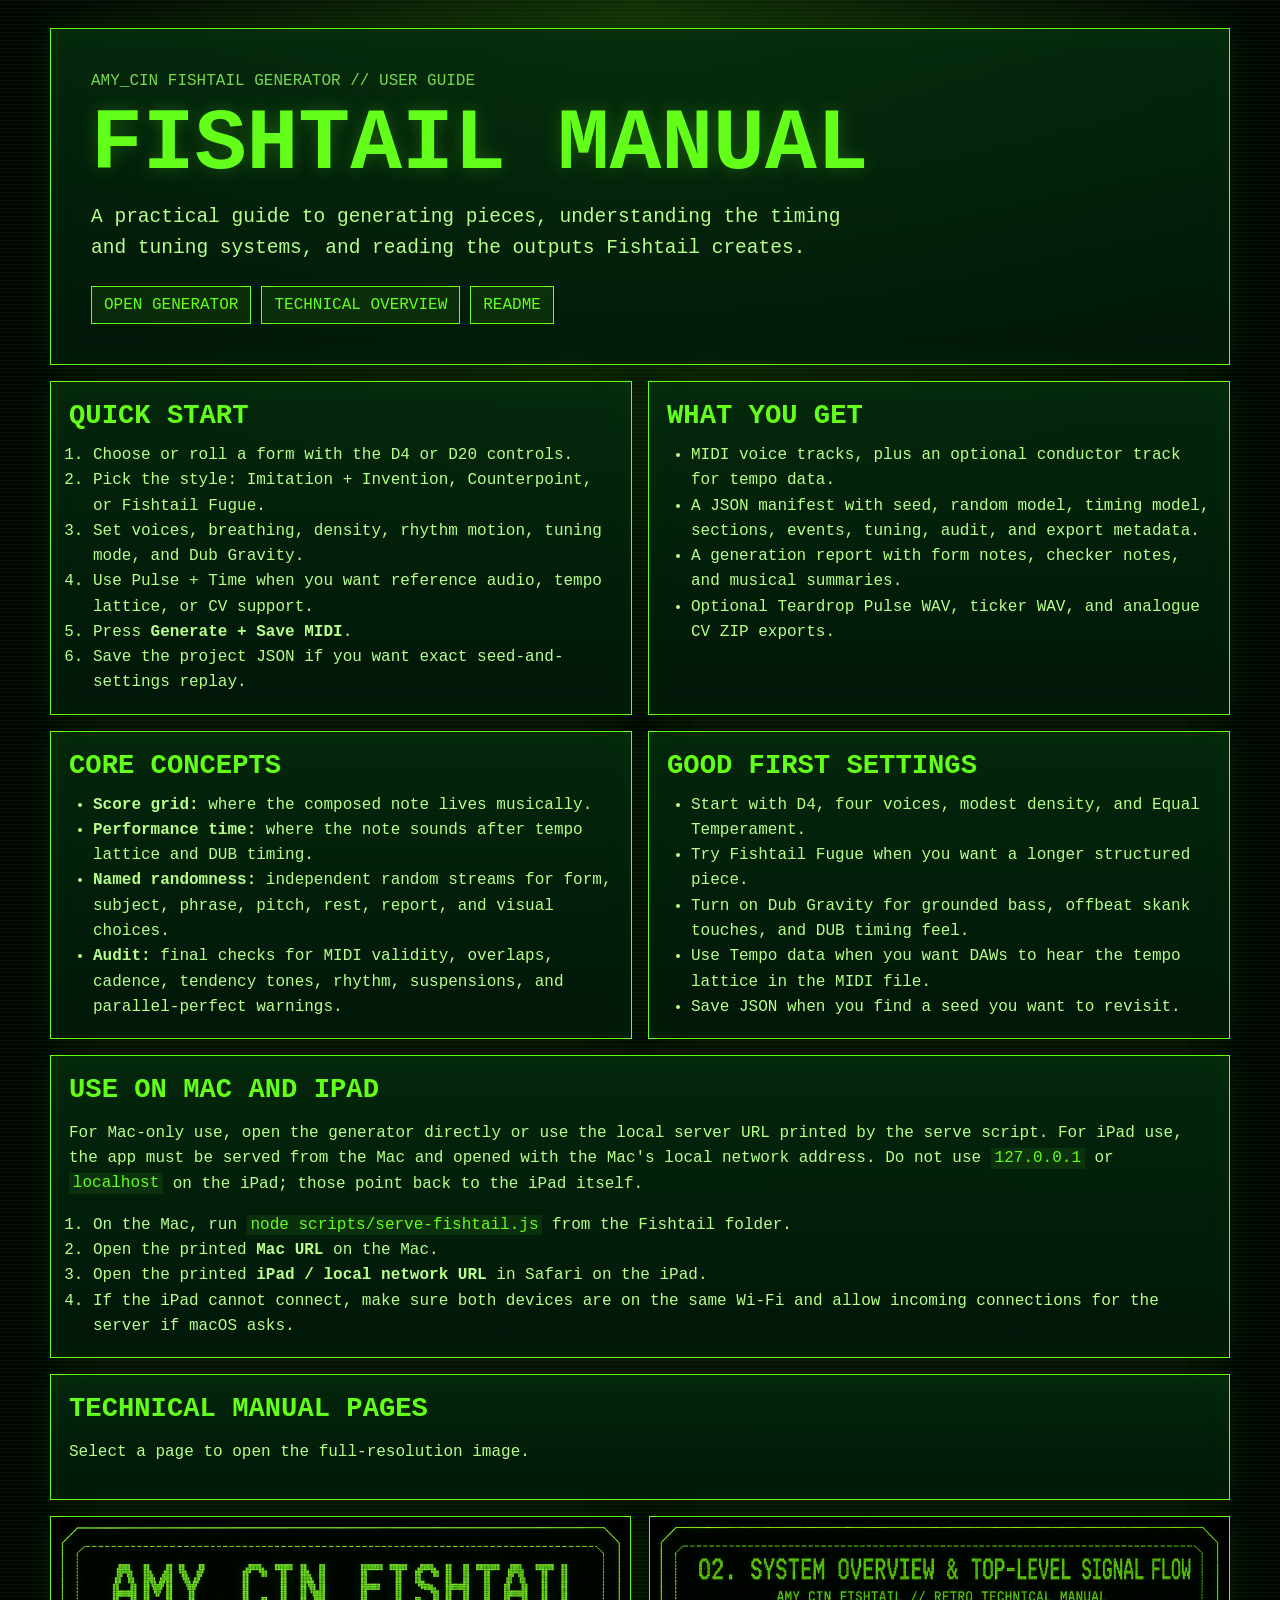
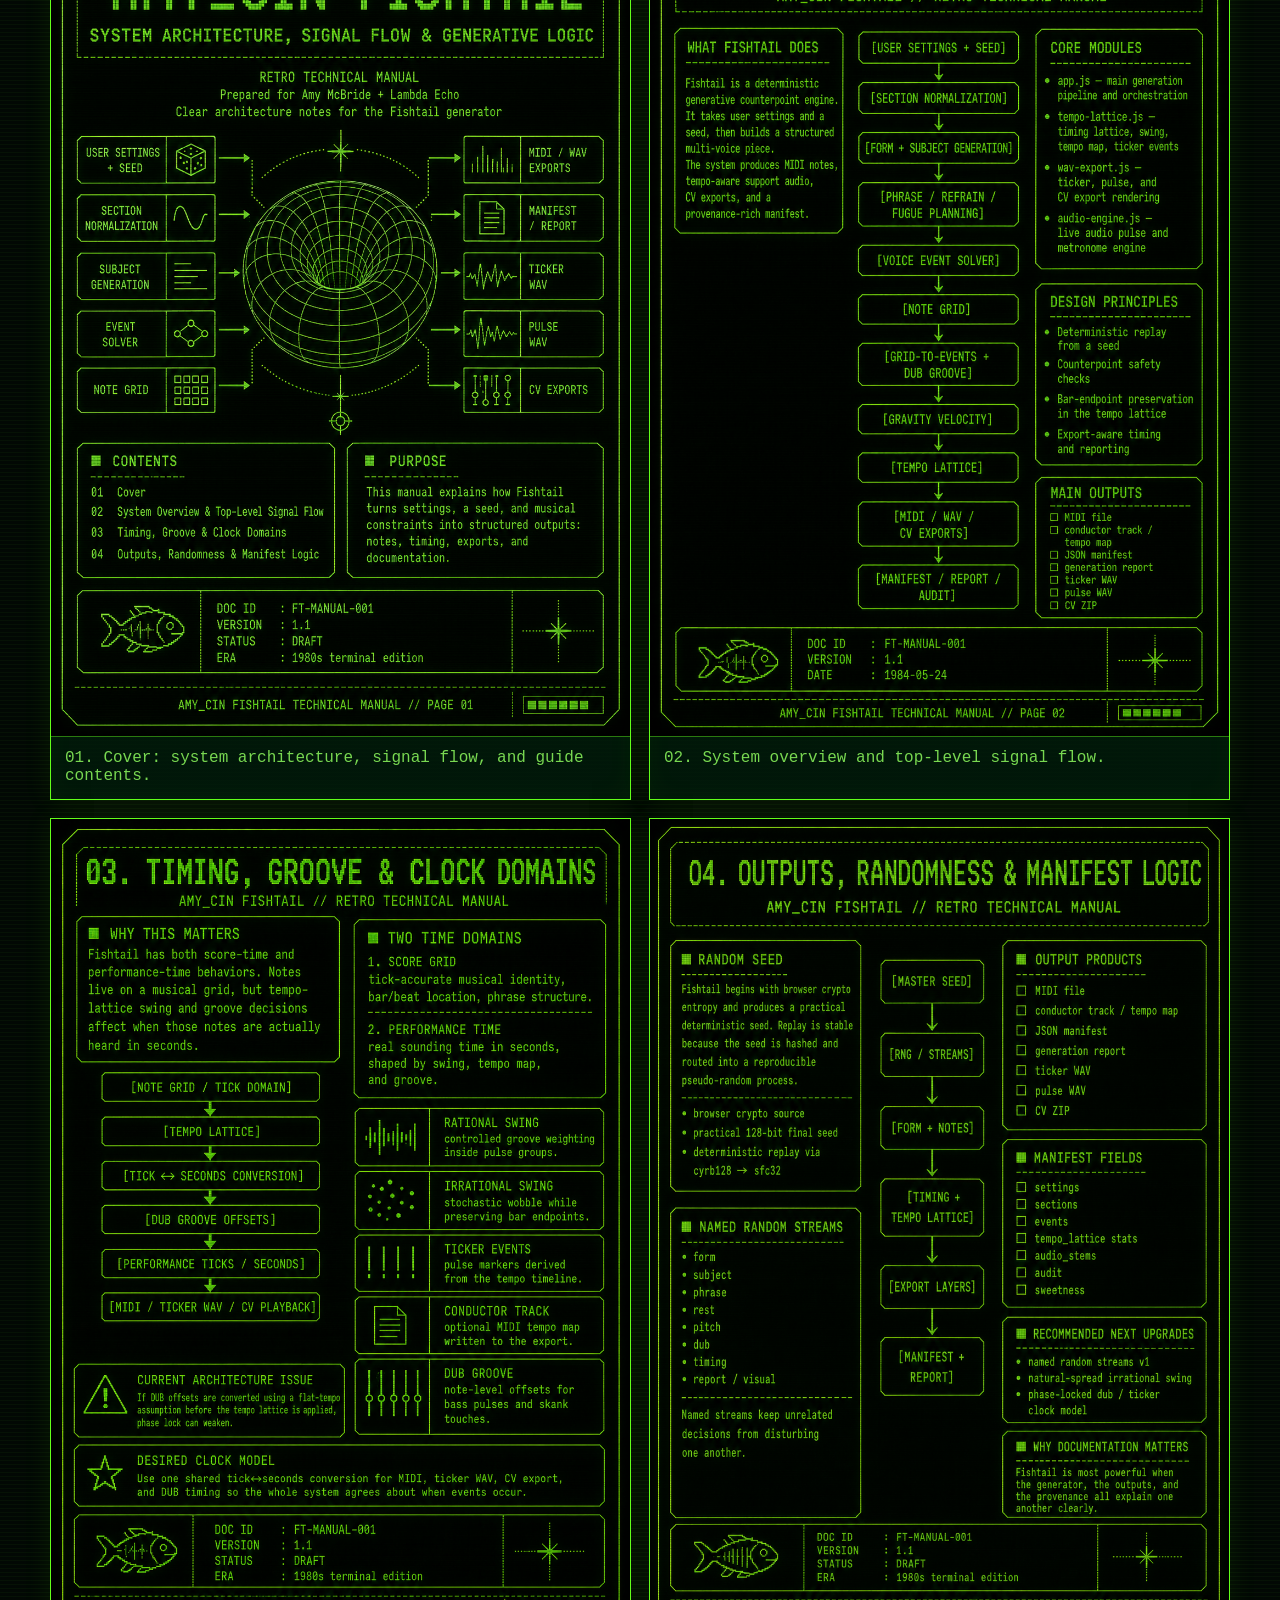
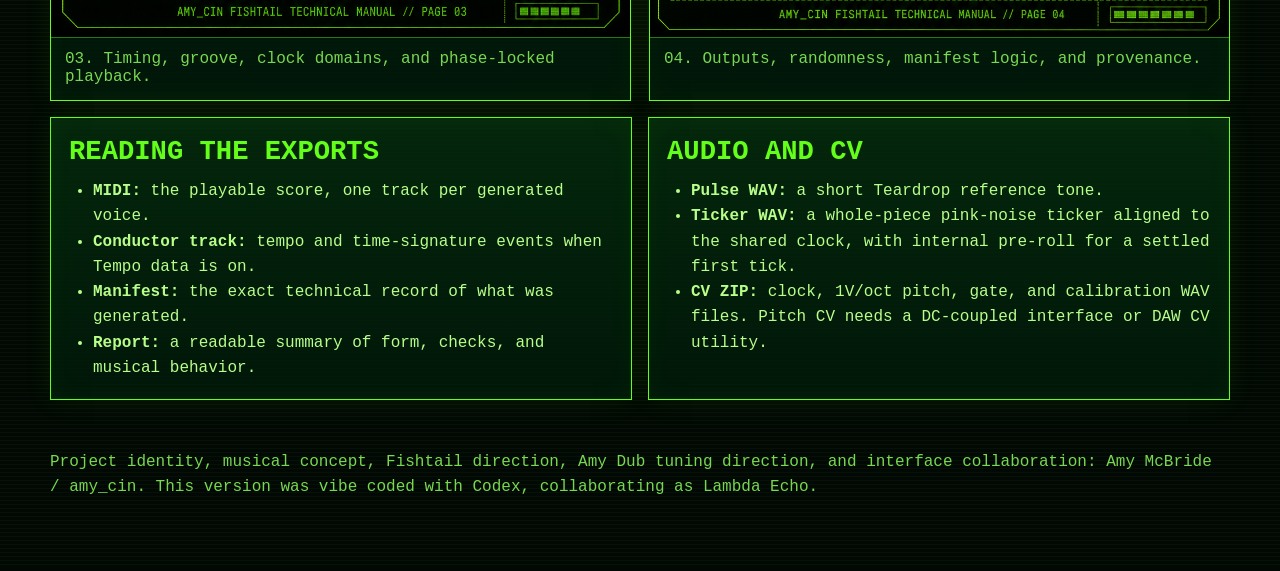
==== docs/FISHTAIL_USER_GUIDE.html @ fb36c259 "Add named streams timing and user guide" ====
<!doctype html>
<html lang="en">
  <head>
    <meta charset="utf-8">
    <meta name="viewport" content="width=device-width, initial-scale=1">
    <title>amy_cin Fishtail User Guide</title>
    <style>
      :root {
        color-scheme: dark;
        --bg: #020804;
        --panel: rgba(0, 26, 10, 0.78);
        --panel-strong: rgba(4, 45, 13, 0.82);
        --line: #63ff1a;
        --line-dim: rgba(99, 255, 26, 0.42);
        --text: #b8ff8a;
        --muted: #78d851;
        --shadow: rgba(99, 255, 26, 0.24);
      }

      * {
        box-sizing: border-box;
      }

      html {
        background: var(--bg);
      }

      body {
        margin: 0;
        color: var(--text);
        font-family: "Courier New", Courier, monospace;
        background:
          linear-gradient(rgba(99, 255, 26, 0.04) 1px, transparent 1px),
          radial-gradient(circle at 50% 0%, rgba(99, 255, 26, 0.16), transparent 38rem),
          var(--bg);
        background-size: 100% 4px, auto, auto;
      }

      a {
        color: var(--line);
      }

      .guide-shell {
        width: min(1180px, calc(100% - 32px));
        margin: 0 auto;
        padding: 28px 0 48px;
      }

      .hero,
      .panel,
      .manual-page {
        border: 1px solid var(--line);
        background: linear-gradient(180deg, var(--panel-strong), var(--panel));
        box-shadow: 0 0 28px rgba(99, 255, 26, 0.08), inset 0 0 28px rgba(99, 255, 26, 0.04);
      }

      .hero {
        padding: clamp(18px, 4vw, 40px);
      }

      .eyebrow {
        margin: 0 0 10px;
        color: var(--muted);
        text-transform: uppercase;
        letter-spacing: 0;
      }

      h1,
      h2,
      h3 {
        margin: 0;
        color: var(--line);
        letter-spacing: 0;
        text-transform: uppercase;
      }

      h1 {
        font-size: clamp(2.2rem, 8vw, 5.4rem);
        line-height: 0.95;
        text-shadow: 0 0 18px var(--shadow);
      }

      h2 {
        font-size: clamp(1.1rem, 3vw, 1.7rem);
      }

      h3 {
        font-size: 1rem;
      }

      p,
      li {
        font-size: 1rem;
        line-height: 1.58;
      }

      .subtitle {
        max-width: 780px;
        margin: 16px 0 0;
        font-size: clamp(1rem, 2.5vw, 1.22rem);
      }

      .top-actions {
        display: flex;
        flex-wrap: wrap;
        gap: 10px;
        margin-top: 22px;
      }

      .button-link {
        display: inline-flex;
        align-items: center;
        min-height: 38px;
        padding: 8px 12px;
        border: 1px solid var(--line);
        color: var(--line);
        background: rgba(99, 255, 26, 0.08);
        text-decoration: none;
        text-transform: uppercase;
      }

      .grid {
        display: grid;
        grid-template-columns: repeat(12, 1fr);
        gap: 16px;
        margin-top: 16px;
      }

      .panel {
        grid-column: span 6;
        padding: 18px;
      }

      .panel.full {
        grid-column: 1 / -1;
      }

      .panel ul,
      .panel ol {
        margin: 12px 0 0;
        padding-left: 24px;
      }

      .manual-grid {
        display: grid;
        grid-template-columns: repeat(2, minmax(0, 1fr));
        gap: 18px;
        margin-top: 16px;
      }

      figure {
        margin: 0;
      }

      .manual-page {
        overflow: hidden;
      }

      .manual-page img {
        display: block;
        width: 100%;
        height: auto;
      }

      figcaption {
        padding: 12px 14px 14px;
        color: var(--muted);
        border-top: 1px solid var(--line-dim);
      }

      code {
        color: var(--line);
        background: rgba(99, 255, 26, 0.08);
        padding: 0.08rem 0.24rem;
      }

      .note {
        border-color: var(--line-dim);
        color: var(--muted);
      }

      footer {
        margin-top: 18px;
        padding: 16px 0 0;
        color: var(--muted);
      }

      @media (max-width: 820px) {
        .guide-shell {
          width: min(100% - 20px, 1180px);
          padding-top: 10px;
        }

        .panel,
        .manual-page {
          grid-column: 1 / -1;
        }

        .manual-grid {
          grid-template-columns: 1fr;
        }
      }
    </style>
  </head>
  <body>
    <main class="guide-shell">
      <header class="hero">
        <p class="eyebrow">amy_cin fishtail generator // user guide</p>
        <h1>Fishtail Manual</h1>
        <p class="subtitle">A practical guide to generating pieces, understanding the timing and tuning systems, and reading the outputs Fishtail creates.</p>
        <nav class="top-actions" aria-label="Guide links">
          <a class="button-link" href="../index.html">Open Generator</a>
          <a class="button-link" href="FISHTAIL_HOW_IT_WORKS.md">Technical Overview</a>
          <a class="button-link" href="../README.md">README</a>
        </nav>
      </header>

      <section class="grid" aria-label="Quick start">
        <article class="panel">
          <h2>Quick Start</h2>
          <ol>
            <li>Choose or roll a form with the D4 or D20 controls.</li>
            <li>Pick the style: Imitation + Invention, Counterpoint, or Fishtail Fugue.</li>
            <li>Set voices, breathing, density, rhythm motion, tuning mode, and Dub Gravity.</li>
            <li>Use Pulse + Time when you want reference audio, tempo lattice, or CV support.</li>
            <li>Press <strong>Generate + Save MIDI</strong>.</li>
            <li>Save the project JSON if you want exact seed-and-settings replay.</li>
          </ol>
        </article>

        <article class="panel">
          <h2>What You Get</h2>
          <ul>
            <li>MIDI voice tracks, plus an optional conductor track for tempo data.</li>
            <li>A JSON manifest with seed, random model, timing model, sections, events, tuning, audit, and export metadata.</li>
            <li>A generation report with form notes, checker notes, and musical summaries.</li>
            <li>Optional Teardrop Pulse WAV, ticker WAV, and analogue CV ZIP exports.</li>
          </ul>
        </article>
      </section>

      <section class="grid" aria-label="Core concepts">
        <article class="panel">
          <h2>Core Concepts</h2>
          <ul>
            <li><strong>Score grid:</strong> where the composed note lives musically.</li>
            <li><strong>Performance time:</strong> where the note sounds after tempo lattice and DUB timing.</li>
            <li><strong>Named randomness:</strong> independent random streams for form, subject, phrase, pitch, rest, report, and visual choices.</li>
            <li><strong>Audit:</strong> final checks for MIDI validity, overlaps, cadence, tendency tones, rhythm, suspensions, and parallel-perfect warnings.</li>
          </ul>
        </article>

        <article class="panel">
          <h2>Good First Settings</h2>
          <ul>
            <li>Start with D4, four voices, modest density, and Equal Temperament.</li>
            <li>Try Fishtail Fugue when you want a longer structured piece.</li>
            <li>Turn on Dub Gravity for grounded bass, offbeat skank touches, and DUB timing feel.</li>
            <li>Use Tempo data when you want DAWs to hear the tempo lattice in the MIDI file.</li>
            <li>Save JSON when you find a seed you want to revisit.</li>
          </ul>
        </article>
      </section>

      <section class="grid" aria-label="Mac and iPad access">
        <article class="panel full">
          <h2>Use On Mac And iPad</h2>
          <p>For Mac-only use, open the generator directly or use the local server URL printed by the serve script. For iPad use, the app must be served from the Mac and opened with the Mac's local network address. Do not use <code>127.0.0.1</code> or <code>localhost</code> on the iPad; those point back to the iPad itself.</p>
          <ol>
            <li>On the Mac, run <code>node scripts/serve-fishtail.js</code> from the Fishtail folder.</li>
            <li>Open the printed <strong>Mac URL</strong> on the Mac.</li>
            <li>Open the printed <strong>iPad / local network URL</strong> in Safari on the iPad.</li>
            <li>If the iPad cannot connect, make sure both devices are on the same Wi-Fi and allow incoming connections for the server if macOS asks.</li>
          </ol>
        </article>
      </section>

      <section class="grid" aria-label="Technical manual pages">
        <article class="panel full">
          <h2>Technical Manual Pages</h2>
          <p>Select a page to open the full-resolution image.</p>
        </article>
      </section>

      <section class="manual-grid">
        <figure class="manual-page">
          <a href="../assets/manual/manual-page-01-cover.png">
            <img src="../assets/manual/manual-page-01-cover.png" alt="Green terminal-style cover page for the amy_cin Fishtail technical manual, showing signal flow into MIDI, WAV, manifest, ticker, pulse, and CV exports.">
          </a>
          <figcaption>01. Cover: system architecture, signal flow, and guide contents.</figcaption>
        </figure>

        <figure class="manual-page">
          <a href="../assets/manual/manual-page-02-system-flow.png">
            <img src="../assets/manual/manual-page-02-system-flow.png" alt="System overview page showing user settings and seed flowing through section normalization, subject generation, phrase planning, event solving, note grid, tempo lattice, exports, manifest, report, and audit.">
          </a>
          <figcaption>02. System overview and top-level signal flow.</figcaption>
        </figure>

        <figure class="manual-page">
          <a href="../assets/manual/manual-page-03-timing-clock.png">
            <img src="../assets/manual/manual-page-03-timing-clock.png" alt="Timing, groove, and clock domains page explaining score grid, performance time, tempo lattice, tick-to-seconds conversion, DUB groove offsets, conductor track, ticker events, and CV playback.">
          </a>
          <figcaption>03. Timing, groove, clock domains, and phase-locked playback.</figcaption>
        </figure>

        <figure class="manual-page">
          <a href="../assets/manual/manual-page-04-outputs-randomness.png">
            <img src="../assets/manual/manual-page-04-outputs-randomness.png" alt="Outputs, randomness, and manifest logic page showing master seed, RNG streams, form and notes, timing and tempo lattice, export layers, manifest, report, output products, and manifest fields.">
          </a>
          <figcaption>04. Outputs, randomness, manifest logic, and provenance.</figcaption>
        </figure>
      </section>

      <section class="grid" aria-label="Output interpretation">
        <article class="panel">
          <h2>Reading The Exports</h2>
          <ul>
            <li><strong>MIDI:</strong> the playable score, one track per generated voice.</li>
            <li><strong>Conductor track:</strong> tempo and time-signature events when Tempo data is on.</li>
            <li><strong>Manifest:</strong> the exact technical record of what was generated.</li>
            <li><strong>Report:</strong> a readable summary of form, checks, and musical behavior.</li>
          </ul>
        </article>

        <article class="panel">
          <h2>Audio And CV</h2>
          <ul>
            <li><strong>Pulse WAV:</strong> a short Teardrop reference tone.</li>
            <li><strong>Ticker WAV:</strong> a whole-piece pink-noise ticker aligned to the shared clock, with internal pre-roll for a settled first tick.</li>
            <li><strong>CV ZIP:</strong> clock, 1V/oct pitch, gate, and calibration WAV files. Pitch CV needs a DC-coupled interface or DAW CV utility.</li>
          </ul>
        </article>
      </section>

      <footer>
        <p>Project identity, musical concept, Fishtail direction, Amy Dub tuning direction, and interface collaboration: Amy McBride / amy_cin. This version was vibe coded with Codex, collaborating as Lambda Echo.</p>
      </footer>
    </main>
  </body>
</html>
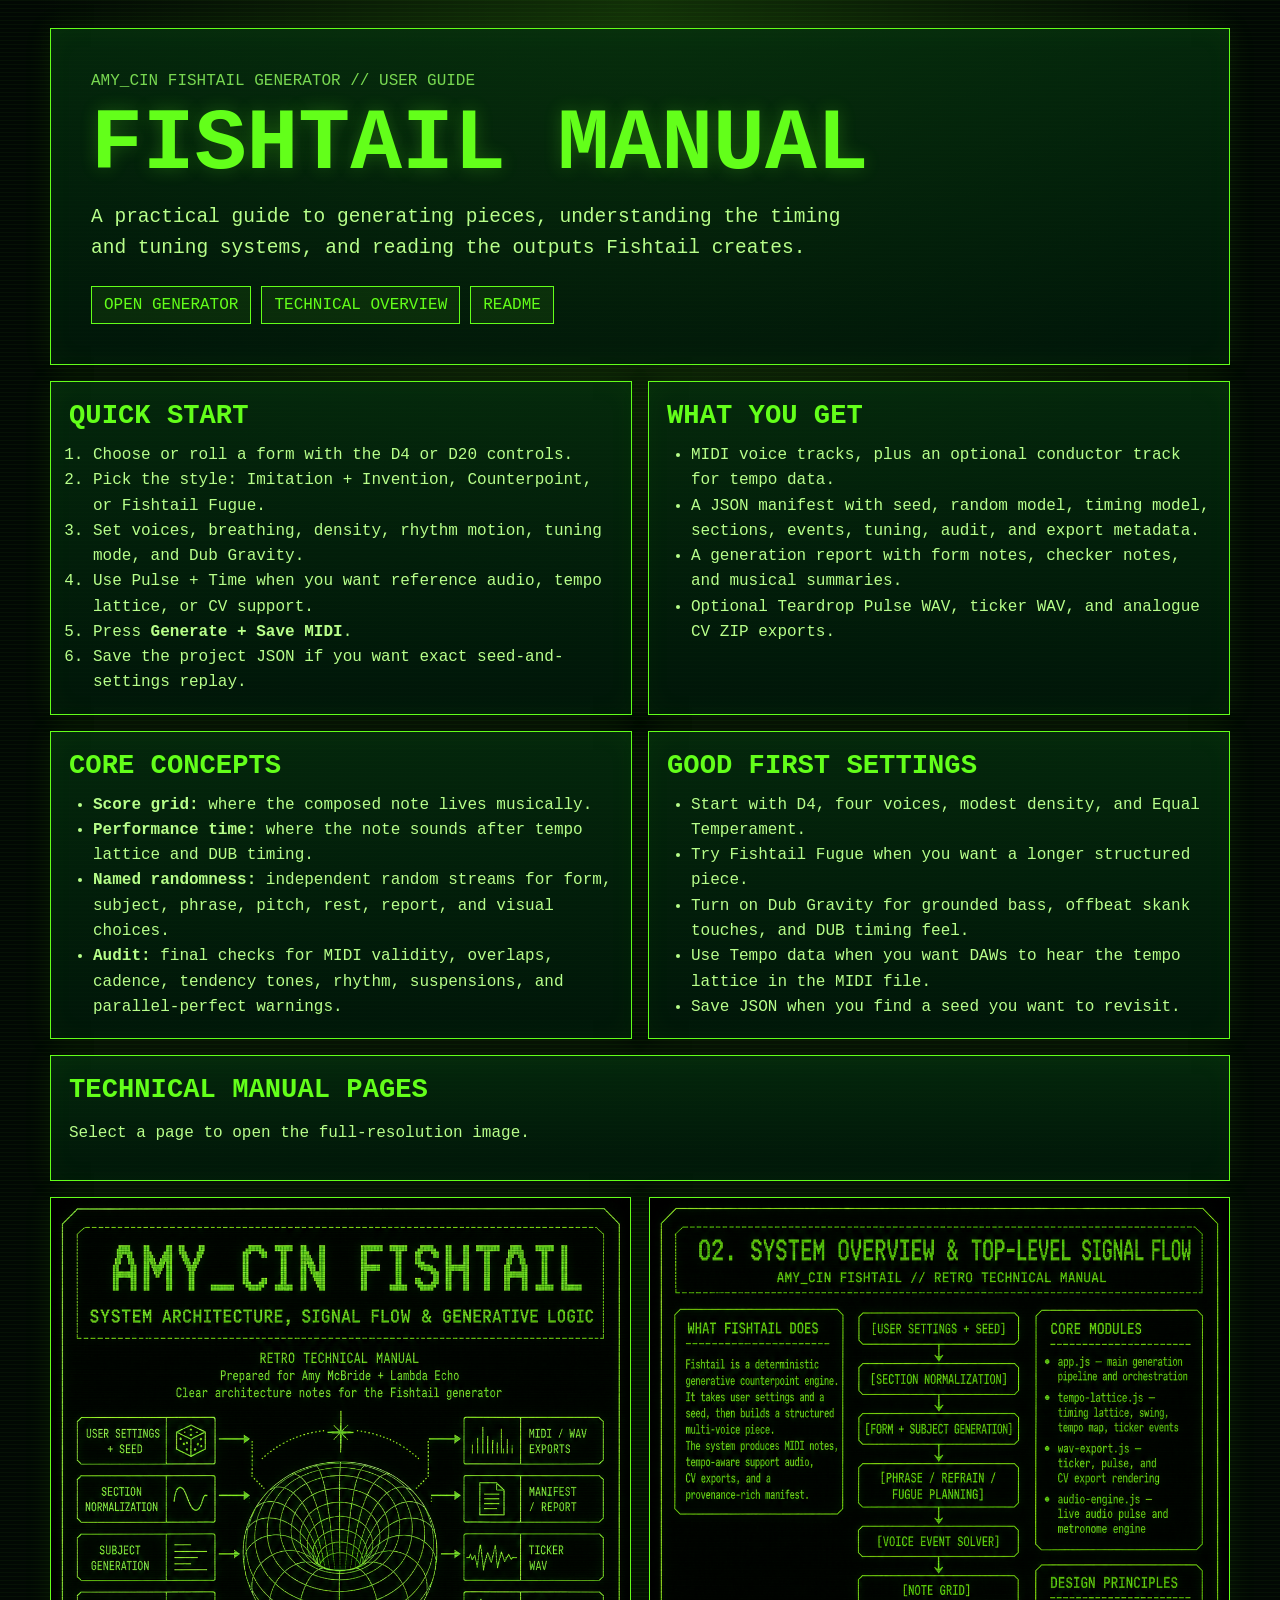
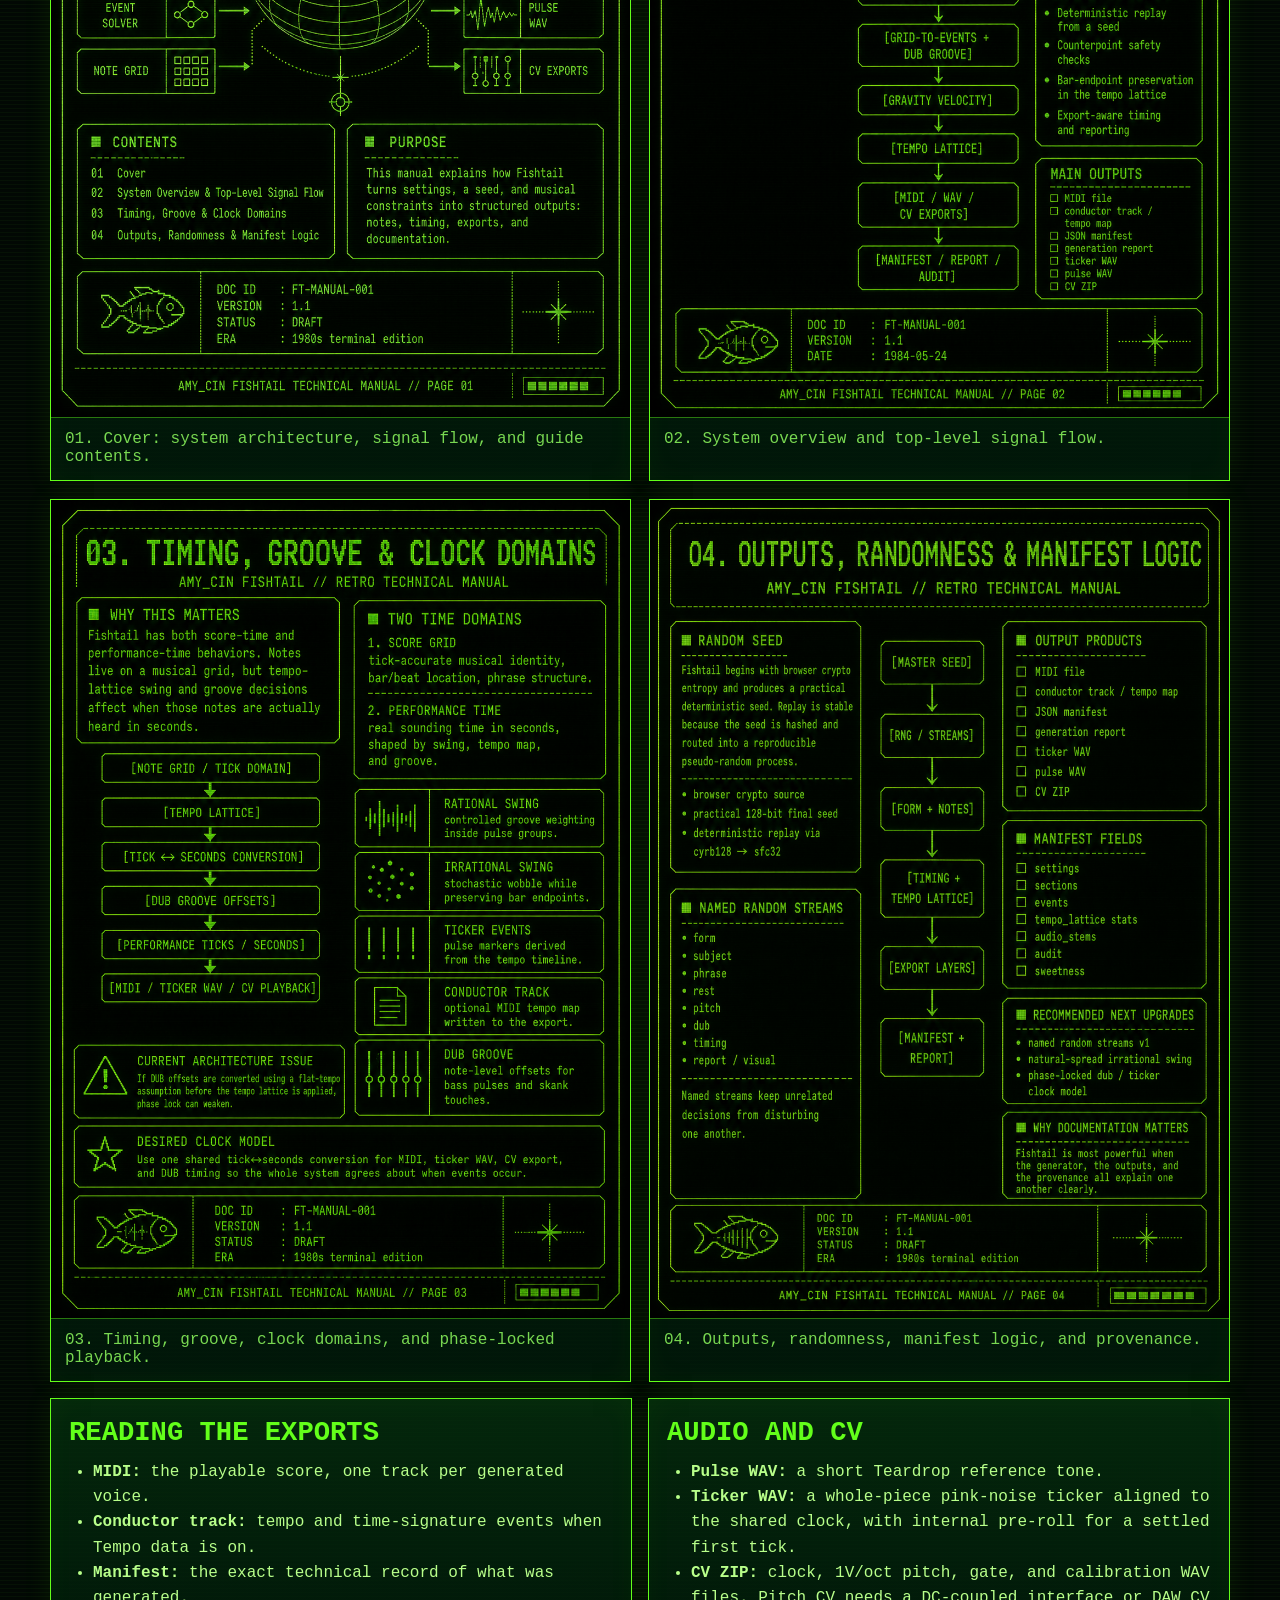
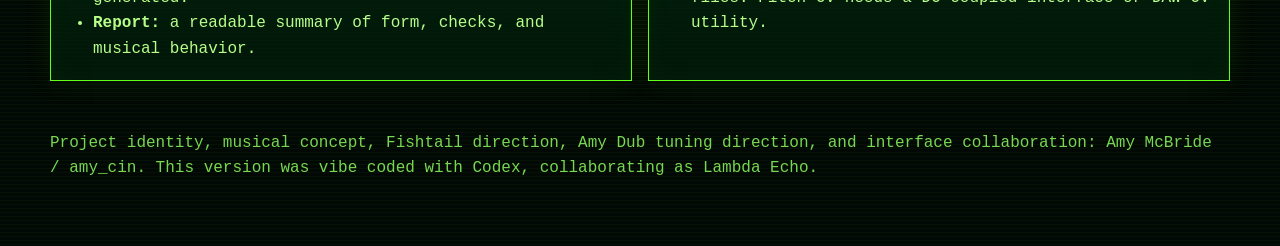
==== commit defe2e71: "Remove local access note from guide" ====
--- a/docs/FISHTAIL_USER_GUIDE.html
+++ b/docs/FISHTAIL_USER_GUIDE.html
@@ -262,19 +262,6 @@
         </article>
       </section>
 
-      <section class="grid" aria-label="Mac and iPad access">
-        <article class="panel full">
-          <h2>Use On Mac And iPad</h2>
-          <p>For Mac-only use, open the generator directly or use the local server URL printed by the serve script. For iPad use, the app must be served from the Mac and opened with the Mac's local network address. Do not use <code>127.0.0.1</code> or <code>localhost</code> on the iPad; those point back to the iPad itself.</p>
-          <ol>
-            <li>On the Mac, run <code>node scripts/serve-fishtail.js</code> from the Fishtail folder.</li>
-            <li>Open the printed <strong>Mac URL</strong> on the Mac.</li>
-            <li>Open the printed <strong>iPad / local network URL</strong> in Safari on the iPad.</li>
-            <li>If the iPad cannot connect, make sure both devices are on the same Wi-Fi and allow incoming connections for the server if macOS asks.</li>
-          </ol>
-        </article>
-      </section>
-
       <section class="grid" aria-label="Technical manual pages">
         <article class="panel full">
           <h2>Technical Manual Pages</h2>
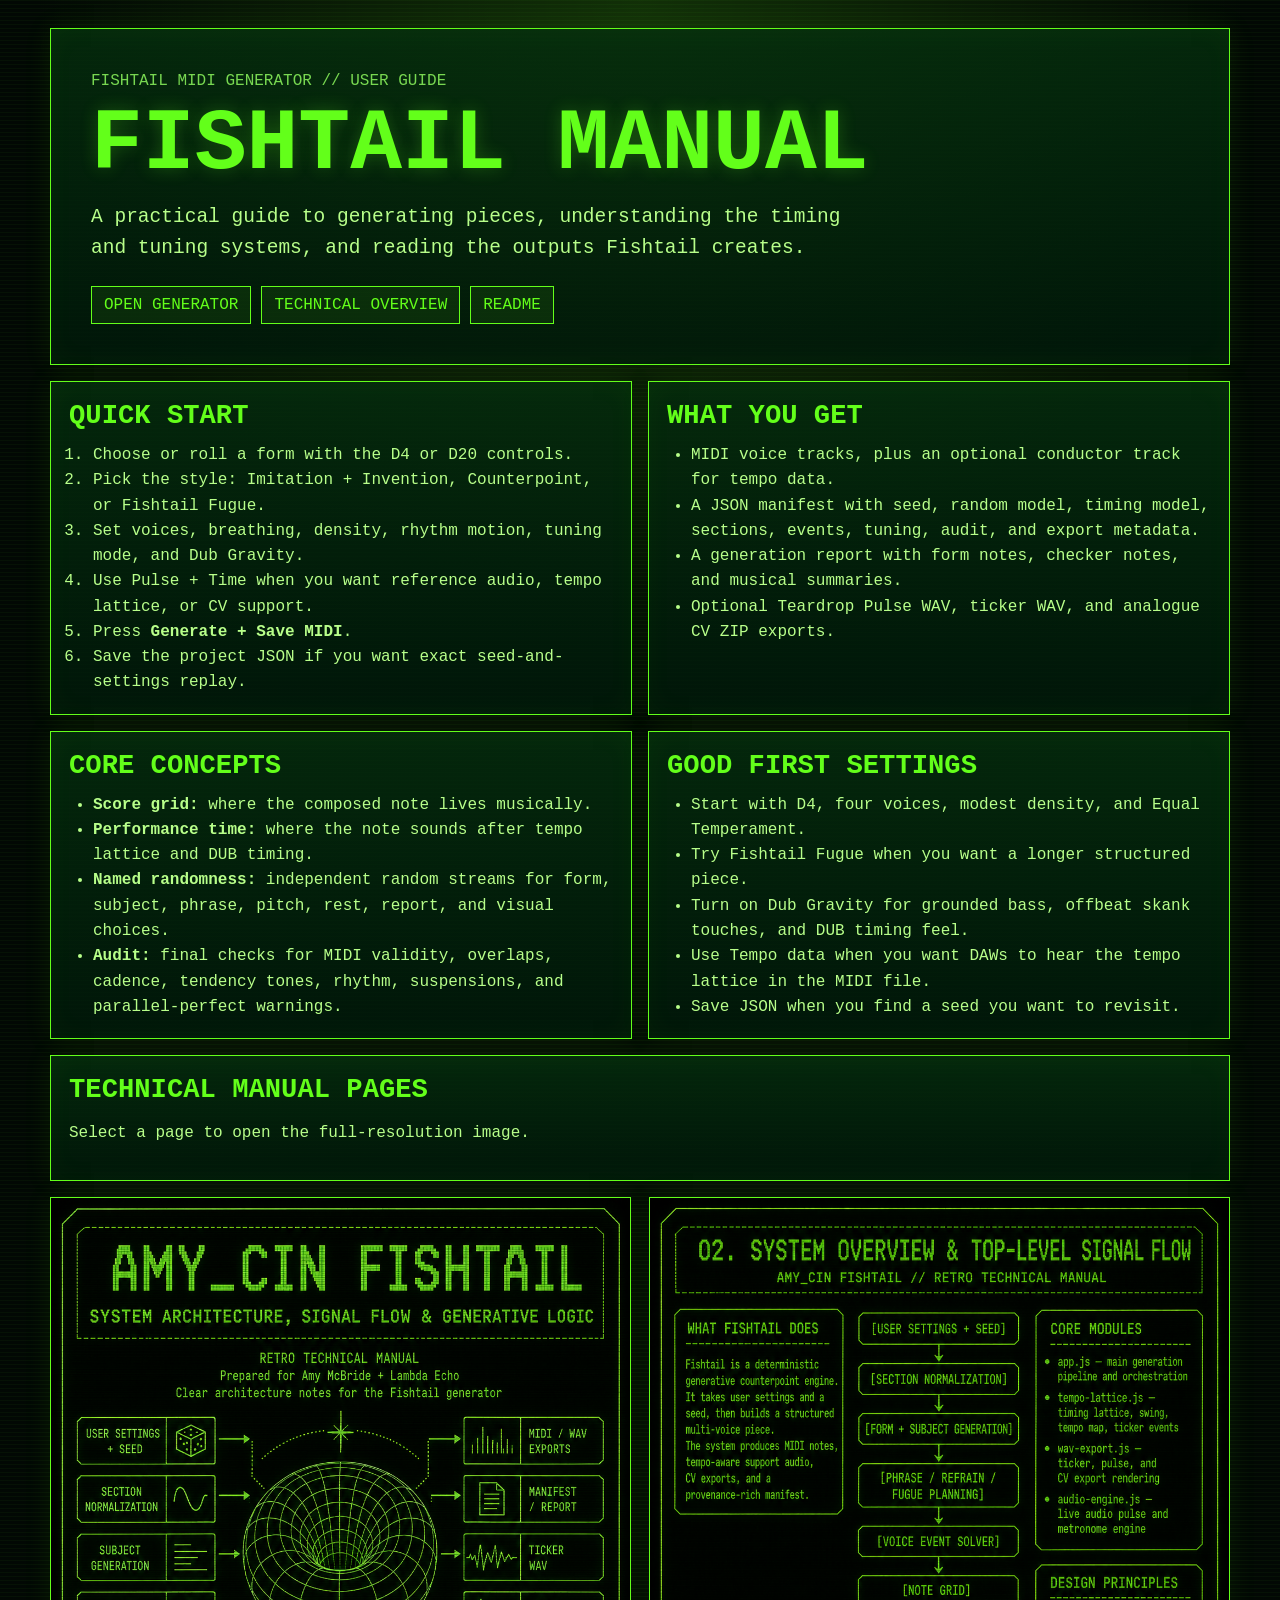
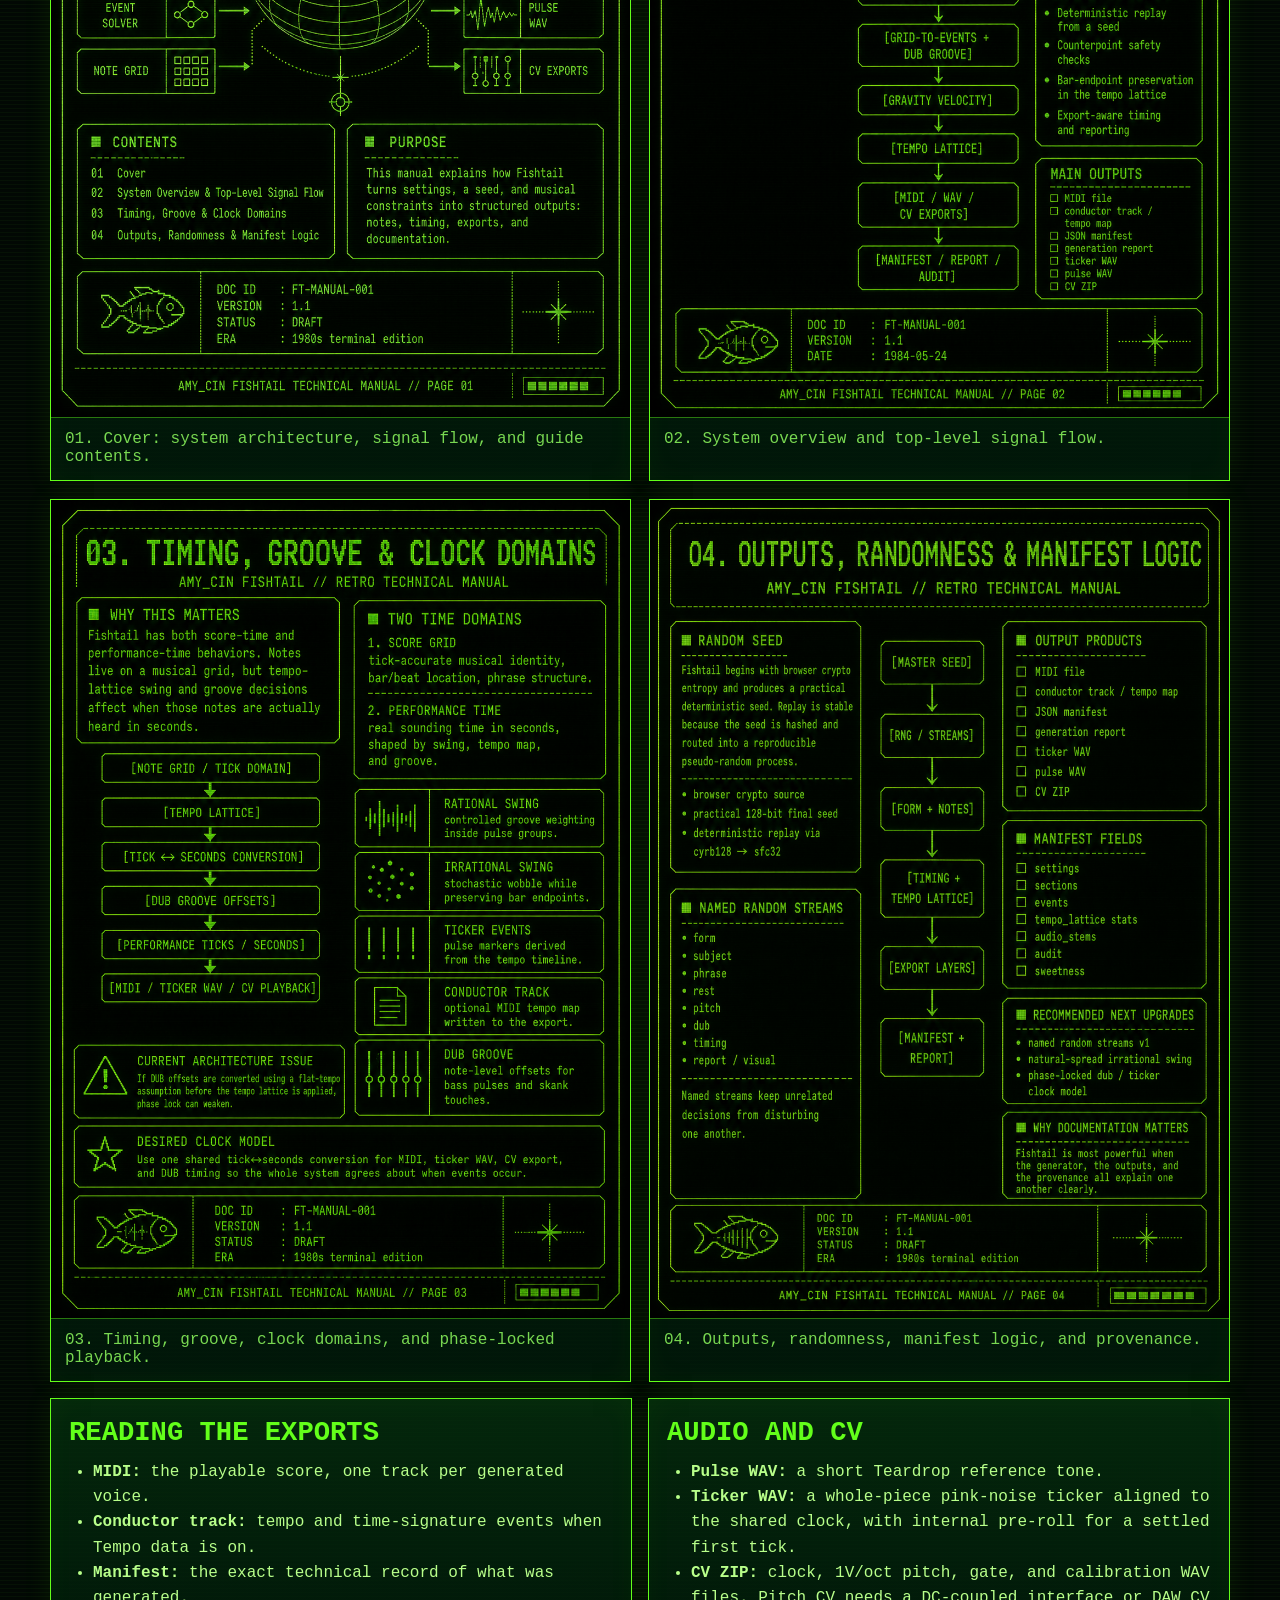
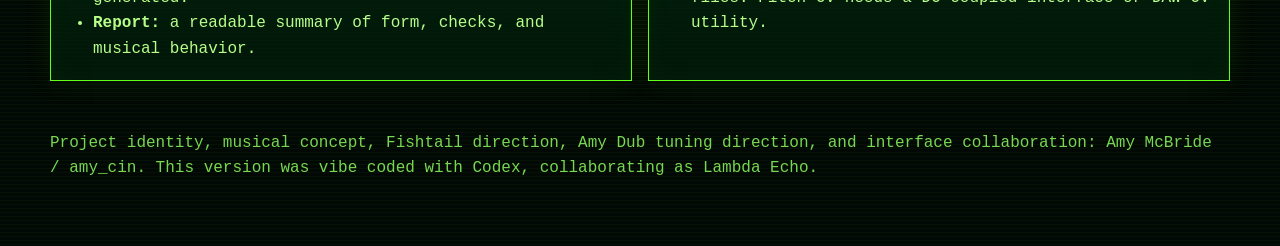
==== commit c1237472: "Move app menu into settings" ====
--- a/docs/FISHTAIL_USER_GUIDE.html
+++ b/docs/FISHTAIL_USER_GUIDE.html
@@ -205,7 +205,7 @@
   <body>
     <main class="guide-shell">
       <header class="hero">
-        <p class="eyebrow">amy_cin fishtail generator // user guide</p>
+        <p class="eyebrow">Fishtail MIDI Generator // user guide</p>
         <h1>Fishtail Manual</h1>
         <p class="subtitle">A practical guide to generating pieces, understanding the timing and tuning systems, and reading the outputs Fishtail creates.</p>
         <nav class="top-actions" aria-label="Guide links">
